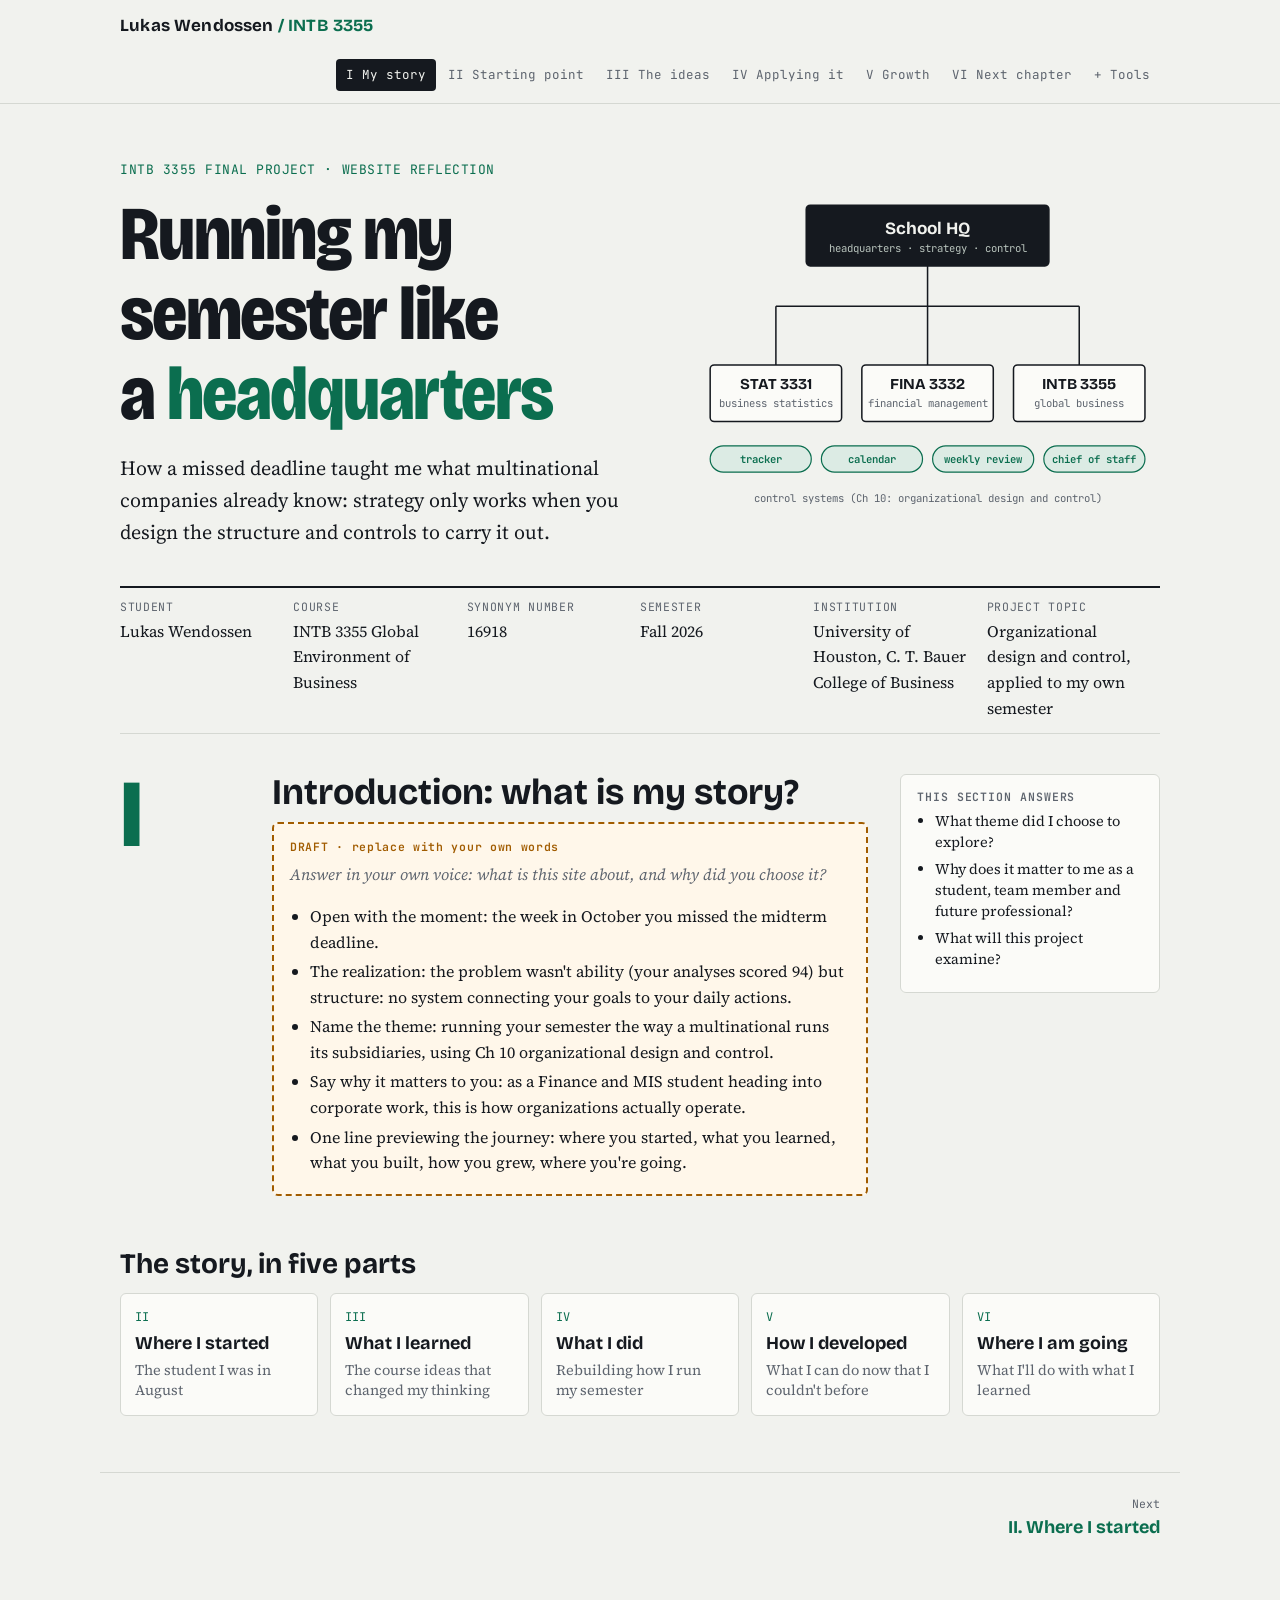
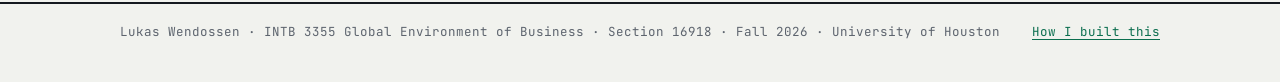
==== index.html @ c26a7442 "Site structure: six sections, story navigation and draft prompts" ====
<!DOCTYPE html>
<html lang="en">
<head>
<meta charset="utf-8">
<meta name="viewport" content="width=device-width, initial-scale=1">
<title>Home | Running My Semester Like a Headquarters</title>
<meta name="description" content="INTB 3355 Final Project by Lukas Wendossen: a reflection on learning and growth, University of Houston, Fall 2026.">
<link rel="preconnect" href="https://fonts.googleapis.com"><link rel="preconnect" href="https://fonts.gstatic.com" crossorigin><link href="https://fonts.googleapis.com/css2?family=Bricolage+Grotesque:opsz,wdth,wght@12..96,75..100,600..800&family=JetBrains+Mono:wght@400;600&family=Source+Serif+4:ital,opsz,wght@0,8..60,400;0,8..60,600;1,8..60,400&display=swap" rel="stylesheet">
<link rel="stylesheet" href="assets/style.css">
</head>
<body>
<header class="topbar">
  <div class="wrap">
    <a class="mark" href="index.html">Lukas Wendossen <span>/ INTB 3355</span></a>
    <nav aria-label="Project sections"><ul class="arc"><li><a href="index.html" aria-current="page">I&nbsp;My story</a></li><li><a href="started.html">II&nbsp;Starting point</a></li><li><a href="learned.html">III&nbsp;The ideas</a></li><li><a href="applied.html">IV&nbsp;Applying it</a></li><li><a href="developed.html">V&nbsp;Growth</a></li><li><a href="next.html">VI&nbsp;Next chapter</a></li><li><a href="built.html">+&nbsp;Tools</a></li></ul></nav>
  </div>
</header>
<main class="wrap">
  <section class="hero">
    <div>
      <p class="eyebrow">INTB 3355 FINAL PROJECT · WEBSITE REFLECTION</p>
      <h1>Running my semester like a <em>headquarters</em></h1>
      <!-- DRAFT: your one or two sentence thesis goes here -->
      <p class="lede">How a missed deadline taught me what multinational companies already know: strategy only works when you design the structure and controls to carry it out.</p>
    </div>
    <svg class="org" viewBox="0 0 460 330" role="img" aria-labelledby="orgT orgD">
  <title id="orgT">My semester as an organization</title>
  <desc id="orgD">A headquarters box, School HQ, connected to three course subsidiaries: STAT 3331, FINA 3332 and INTB 3355, with control systems between them: a tracker, a shared calendar, weekly reviews and an AI chief of staff.</desc>
  <path class="line draw" d="M230 78 V118 M80 118 H380 M80 118 V176 M230 118 V176 M380 118 V176"/>
  <rect class="box hq" x="110" y="18" width="240" height="60" rx="4"/>
  <text class="t hq-t" x="230" y="46" text-anchor="middle">School HQ</text>
  <text class="s hq-s" x="230" y="64" text-anchor="middle">headquarters · strategy · control</text>
  <g>
    <rect class="box" x="15" y="176" width="130" height="56" rx="4"/><text class="t" x="80" y="200" text-anchor="middle">STAT 3331</text><text class="s" x="80" y="218" text-anchor="middle">business statistics</text>
    <rect class="box" x="165" y="176" width="130" height="56" rx="4"/><text class="t" x="230" y="200" text-anchor="middle">FINA 3332</text><text class="s" x="230" y="218" text-anchor="middle">financial management</text>
    <rect class="box" x="315" y="176" width="130" height="56" rx="4"/><text class="t" x="380" y="200" text-anchor="middle">INTB 3355</text><text class="s" x="380" y="218" text-anchor="middle">global business</text>
  </g>
  <g>
    <rect class="ctrl" x="15" y="256" width="100" height="26" rx="13"/><text class="ctrl-t" x="65" y="273" text-anchor="middle">tracker</text>
    <rect class="ctrl" x="125" y="256" width="100" height="26" rx="13"/><text class="ctrl-t" x="175" y="273" text-anchor="middle">calendar</text>
    <rect class="ctrl" x="235" y="256" width="100" height="26" rx="13"/><text class="ctrl-t" x="285" y="273" text-anchor="middle">weekly review</text>
    <rect class="ctrl" x="345" y="256" width="100" height="26" rx="13"/><text class="ctrl-t" x="395" y="273" text-anchor="middle">chief of staff</text>
    <text class="s" x="230" y="312" text-anchor="middle">control systems (Ch 10: organizational design and control)</text>
  </g>
</svg>
  </section>

  <dl class="ident" aria-label="Project details">
    <div><dt>Student</dt><dd>Lukas Wendossen</dd></div>
    <div><dt>Course</dt><dd>INTB 3355 Global Environment of Business</dd></div>
    <div><dt>Synonym number</dt><dd>16918</dd></div>
    <div><dt>Semester</dt><dd>Fall 2026</dd></div>
    <div><dt>Institution</dt><dd>University of Houston, C. T. Bauer College of Business</dd></div>
    <div><dt>Project topic</dt><dd>Organizational design and control, applied to my own semester</dd></div>
  </dl>

  <article class="chapter" style="padding-top:0">
    <div class="numeral" aria-hidden="true">I</div>
    <div class="prose">
      <h2 style="margin-top:0;font-size:36px">Introduction: what is my story?</h2>
      <!-- DRAFT: replace this whole box with your own paragraphs, then delete the box -->
      <div class="draft"><p class="q">Answer in your own voice: what is this site about, and why did you choose it?</p><ul><li>Open with the moment: the week in October you missed the midterm deadline.</li><li>The realization: the problem wasn't ability (your analyses scored 94) but structure: no system connecting your goals to your daily actions.</li><li>Name the theme: running your semester the way a multinational runs its subsidiaries, using Ch 10 organizational design and control.</li><li>Say why it matters to you: as a Finance and MIS student heading into corporate work, this is how organizations actually operate.</li><li>One line previewing the journey: where you started, what you learned, what you built, how you grew, where you're going.</li></ul></div>

    </div>
    <aside class="aside" aria-label="What this section covers">
      <h3>This section answers</h3>
      <ul><li>What theme did I choose to explore?</li><li>Why does it matter to me as a student, team member and future professional?</li><li>What will this project examine?</li></ul>
    </aside>
  </article>

  <h2 style="font-size:28px;margin:8px 0 14px">The story, in five parts</h2>
  <ol class="path"><li><a href="started.html"><span class="n">II</span><span class="h">Where I started</span><span class="d">The student I was in August</span></a></li><li><a href="learned.html"><span class="n">III</span><span class="h">What I learned</span><span class="d">The course ideas that changed my thinking</span></a></li><li><a href="applied.html"><span class="n">IV</span><span class="h">What I did</span><span class="d">Rebuilding how I run my semester</span></a></li><li><a href="developed.html"><span class="n">V</span><span class="h">How I developed</span><span class="d">What I can do now that I couldn't before</span></a></li><li><a href="next.html"><span class="n">VI</span><span class="h">Where I am going</span><span class="d">What I'll do with what I learned</span></a></li></ol>
</main>
<nav class="pager wrap" aria-label="Previous and next section"><span></span><a href="started.html" style="text-align:right"><small>Next</small>II. Where I started</a></nav>
<footer>
  <div class="wrap">
    <span>Lukas Wendossen · INTB 3355 Global Environment of Business · Section 16918 · Fall 2026 · University of Houston</span>
    <a href="built.html">How I built this</a>
  </div>
</footer>
</body>
</html>
---- assets/style.css ----
/* ==========================================================
   INTB 3355 Final Project: style sheet
   Change the look of the whole site here.
   Colors and fonts live in :root. Change one value and
   every page updates.
   ========================================================== */
:root {
  --paper: #f1f2ee;      /* page background */
  --card: #fbfbf8;       /* boxes and panels */
  --ink: #15191f;        /* main text */
  --muted: #5d646e;      /* secondary text */
  --rule: #d5d8d2;       /* thin lines */
  --accent: #0b6e4f;     /* the one accent color (forest green) */
  --accent-soft: #dcebe4;
  --draft: #a15c00;      /* draft markers, remove when final */
  --display: "Bricolage Grotesque", "Arial Narrow", sans-serif;
  --body: "Source Serif 4", Georgia, serif;
  --mono: "JetBrains Mono", ui-monospace, Menlo, monospace;
  color-scheme: light;
}
* { box-sizing: border-box; }
html { scroll-behavior: smooth; }
body { margin: 0; background: var(--paper); color: var(--ink); font-family: var(--body); font-size: 18px; line-height: 1.6; }
a { color: var(--accent); text-underline-offset: 3px; }
img { max-width: 100%; }
:focus-visible { outline: 3px solid var(--accent); outline-offset: 3px; }
@media (prefers-reduced-motion: reduce) { html { scroll-behavior: auto; } * { animation: none !important; transition: none !important; } }

.wrap { max-width: 1080px; margin: 0 auto; padding: 0 20px; }

/* ---------- top bar and story arc navigation ---------- */
.topbar { border-bottom: 1px solid var(--rule); background: var(--paper); position: sticky; top: 0; z-index: 5; }
.topbar .wrap { display: flex; align-items: center; gap: 20px; flex-wrap: wrap; padding-top: 12px; padding-bottom: 12px; }
.mark { font-family: var(--display); font-weight: 700; font-size: 17px; letter-spacing: .01em; color: var(--ink); text-decoration: none; }
.mark span { color: var(--accent); }
.topbar nav { margin-left: auto; min-width: 0; max-width: 100%; }
.arc { display: flex; gap: 2px; overflow-x: auto; list-style: none; padding: 0; margin-top: 0; margin-bottom: 0; }
.arc a { display: block; font-family: var(--mono); font-size: 12.5px; color: var(--muted); text-decoration: none; padding: 6px 10px; border-radius: 4px; white-space: nowrap; }
.arc a:hover { background: var(--accent-soft); color: var(--ink); }
.arc a[aria-current="page"] { background: var(--ink); color: var(--paper); }

/* ---------- home hero ---------- */
.hero { padding: 56px 0 28px; display: grid; grid-template-columns: minmax(0, 1.15fr) minmax(0, 1fr); gap: 40px; align-items: center; }
@media (max-width: 860px) { .hero { grid-template-columns: 1fr; padding-top: 36px; } }
.eyebrow { font-family: var(--mono); font-size: 13px; color: var(--accent); letter-spacing: .04em; margin: 0 0 14px; }
h1, h2, h3 { font-family: var(--display); line-height: 1.05; text-wrap: balance; margin: 0; }
.hero h1 { font-size: clamp(44px, 7vw, 76px); font-weight: 800; letter-spacing: -0.02em; font-stretch: 85%; }
.hero h1 em { font-style: normal; color: var(--accent); }
.lede { font-size: 20px; max-width: 34em; margin: 18px 0 0; color: var(--ink); }

/* org chart: the HQ and its three "subsidiaries" */
.org { width: 100%; height: auto; }
.org .box { fill: var(--card); stroke: var(--ink); stroke-width: 1.5; }
.org .hq { fill: var(--ink); }
.org .t { font-family: var(--display); font-weight: 700; font-size: 15px; fill: var(--ink); }
.org .hq-t { fill: var(--paper); font-size: 17px; }
.org .s { font-family: var(--mono); font-size: 10.5px; fill: var(--muted); }
.org .hq-s { fill: #b9c4bd; }
.org .line { stroke: var(--ink); stroke-width: 1.5; fill: none; }
.org .ctrl { fill: var(--accent-soft); stroke: var(--accent); stroke-width: 1.2; }
.org .ctrl-t { font-family: var(--mono); font-size: 10.5px; fill: var(--accent); font-weight: 600; }
.org .draw { stroke-dasharray: 400; stroke-dashoffset: 400; animation: draw 1.4s ease-out .3s forwards; }
@keyframes draw { to { stroke-dashoffset: 0; } }

/* required project header (name, course, section...) */
.ident { display: grid; grid-template-columns: repeat(auto-fit, minmax(170px, 1fr)); gap: 0; border-top: 2px solid var(--ink); border-bottom: 1px solid var(--rule); margin: 10px 0 40px; }
.ident div { padding: 10px 14px 12px 0; }
.ident dt { font-family: var(--mono); font-size: 11.5px; color: var(--muted); text-transform: uppercase; letter-spacing: .06em; }
.ident dd { margin: 2px 0 0; font-size: 16px; }

/* story arc cards on the home page */
.path { display: grid; grid-template-columns: repeat(auto-fit, minmax(150px, 1fr)); gap: 12px; margin: 8px 0 56px; padding: 0; list-style: none; counter-reset: ch; }
.path a { display: flex; flex-direction: column; gap: 6px; height: 100%; padding: 14px; background: var(--card); border: 1px solid var(--rule); border-radius: 6px; text-decoration: none; color: var(--ink); transition: border-color .15s, transform .15s; }
.path a:hover { border-color: var(--accent); transform: translateY(-2px); }
.path .n { font-family: var(--mono); font-size: 12px; color: var(--accent); }
.path .h { font-family: var(--display); font-weight: 700; font-size: 18px; line-height: 1.15; }
.path .d { font-size: 14.5px; color: var(--muted); line-height: 1.4; }

/* ---------- chapter pages ---------- */
.chapter { display: grid; grid-template-columns: 120px minmax(0, 1fr) 260px; gap: 32px; padding: 48px 0 24px; align-items: start; }
@media (max-width: 960px) { .chapter { grid-template-columns: 1fr; gap: 18px; } }
.numeral { font-family: var(--display); font-weight: 800; font-size: 96px; line-height: .85; color: var(--accent); letter-spacing: -0.03em; }
@media (max-width: 960px) { .numeral { font-size: 64px; } }
.chapter h1 { font-size: clamp(34px, 5vw, 52px); font-weight: 800; letter-spacing: -0.015em; font-stretch: 88%; margin-bottom: 18px; }
.prose { max-width: 38em; }
.prose h2 { font-size: 26px; font-weight: 700; margin: 36px 0 10px; }
.prose p { margin: 0 0 1em; }
.pull { font-family: var(--display); font-size: 26px; font-weight: 600; line-height: 1.25; border-left: 4px solid var(--accent); padding-left: 18px; margin: 28px 0; }

/* side panel: what this section has to cover */
.aside { position: sticky; top: 76px; background: var(--card); border: 1px solid var(--rule); border-radius: 6px; padding: 16px; font-size: 14.5px; line-height: 1.45; }
.aside h3 { font-family: var(--mono); font-size: 11.5px; text-transform: uppercase; letter-spacing: .08em; color: var(--muted); margin-bottom: 8px; font-weight: 600; }
.aside ul { margin: 0; padding-left: 18px; }
.aside li { margin-bottom: 6px; }
@media (max-width: 960px) { .aside { position: static; } }

/* DRAFT blocks: delete each one once your own words are in */
.draft { border: 2px dashed var(--draft); border-radius: 6px; padding: 14px 16px; margin: 0 0 22px; background: #fff7ea; font-size: 16px; }
.draft::before { content: "DRAFT · replace with your own words"; display: block; font-family: var(--mono); font-size: 11.5px; color: var(--draft); letter-spacing: .06em; margin-bottom: 6px; font-weight: 600; }
.draft ul { margin: 6px 0 0; padding-left: 20px; }
.draft li { margin-bottom: 4px; }
.draft .q { font-style: italic; color: var(--muted); }

/* figures and charts */
figure { margin: 28px 0; }
figcaption { font-family: var(--mono); font-size: 12.5px; color: var(--muted); margin-top: 8px; }
.chart .axis { stroke: var(--rule); }
.chart .lbl { font-family: var(--mono); font-size: 11px; fill: var(--muted); }
.chart .val { font-family: var(--display); font-weight: 700; font-size: 14px; fill: var(--ink); }
.chart .bar { fill: var(--ink); }
.chart .bar.low { fill: var(--draft); }
.chart .bar.up { fill: var(--accent); }
.chart .note { font-family: var(--mono); font-size: 11px; fill: var(--accent); }

/* previous / next */
.pager { display: flex; justify-content: space-between; gap: 16px; border-top: 1px solid var(--rule); padding-top: 22px; padding-bottom: 60px; flex-wrap: wrap; }
.pager a { font-family: var(--display); font-weight: 700; font-size: 18px; text-decoration: none; }
.pager small { display: block; font-family: var(--mono); font-size: 11.5px; color: var(--muted); font-weight: 400; }

footer { border-top: 2px solid var(--ink); padding: 18px 0 40px; font-family: var(--mono); font-size: 12.5px; color: var(--muted); }
footer .wrap { display: flex; justify-content: space-between; gap: 12px; flex-wrap: wrap; }
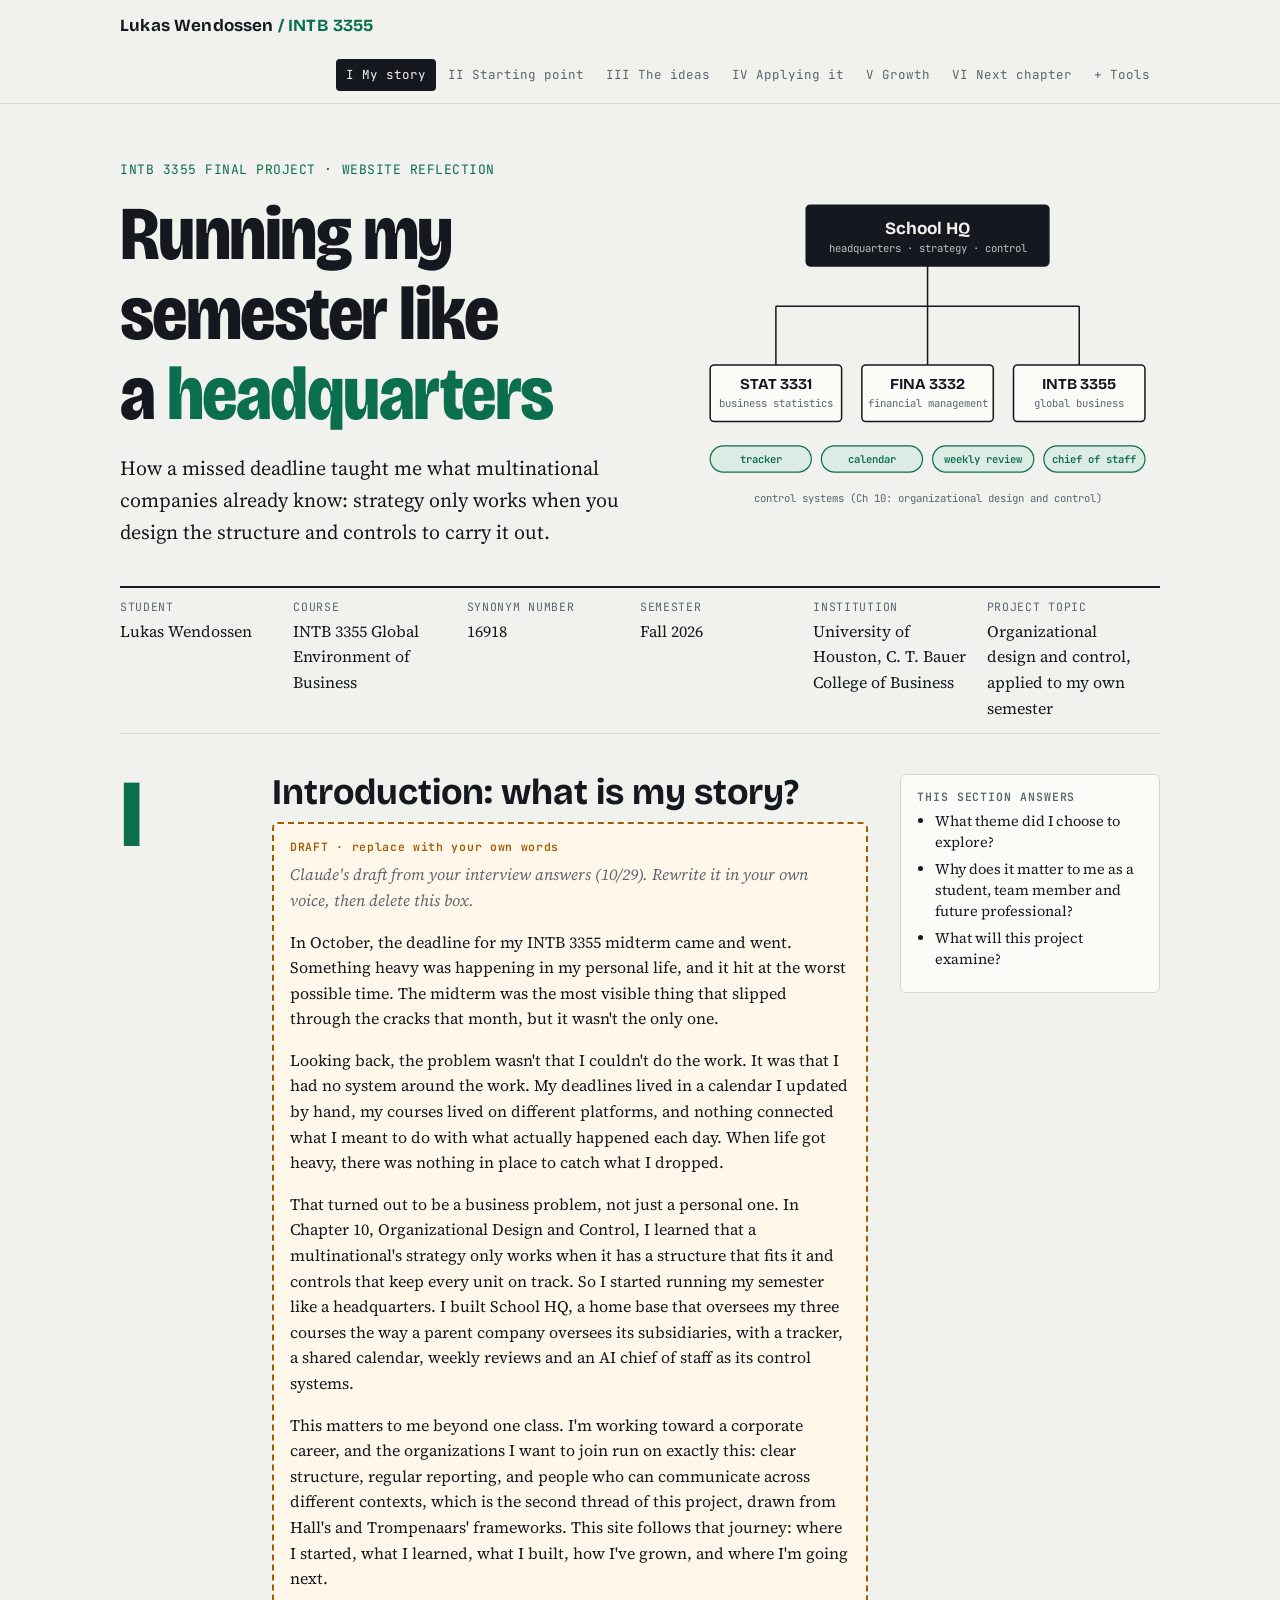
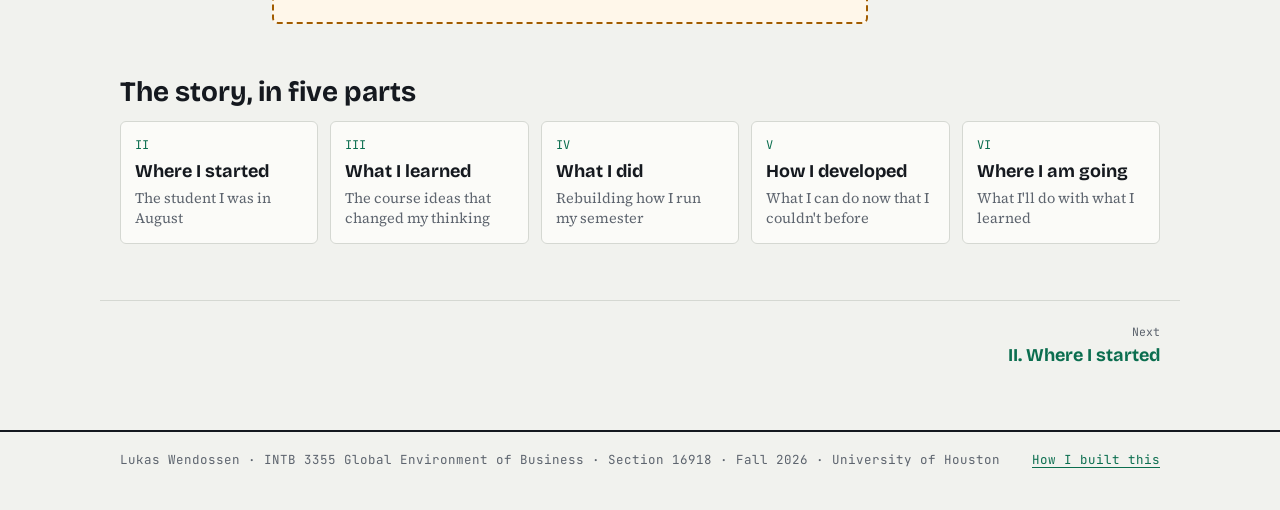
==== commit 35879fa1: "Draft Sections I and II from interview answers" ====
--- a/index.html
+++ b/index.html
@@ -59,7 +59,14 @@
     <div class="prose">
       <h2 style="margin-top:0;font-size:36px">Introduction: what is my story?</h2>
       <!-- DRAFT: replace this whole box with your own paragraphs, then delete the box -->
-      <div class="draft"><p class="q">Answer in your own voice: what is this site about, and why did you choose it?</p><ul><li>Open with the moment: the week in October you missed the midterm deadline.</li><li>The realization: the problem wasn't ability (your analyses scored 94) but structure: no system connecting your goals to your daily actions.</li><li>Name the theme: running your semester the way a multinational runs its subsidiaries, using Ch 10 organizational design and control.</li><li>Say why it matters to you: as a Finance and MIS student heading into corporate work, this is how organizations actually operate.</li><li>One line previewing the journey: where you started, what you learned, what you built, how you grew, where you're going.</li></ul></div>
+      <div class="draft">
+        <p class="q">Claude's draft from your interview answers (10/29). Rewrite it in your own voice, then delete this box.</p>
+        <p>In October, the deadline for my INTB 3355 midterm came and went. Something heavy was happening in my personal life, and it hit at the worst possible time. The midterm was the most visible thing that slipped through the cracks that month, but it wasn't the only one.</p>
+        <p>Looking back, the problem wasn't that I couldn't do the work. It was that I had no system around the work. My deadlines lived in a calendar I updated by hand, my courses lived on different platforms, and nothing connected what I meant to do with what actually happened each day. When life got heavy, there was nothing in place to catch what I dropped.</p>
+        <p>That turned out to be a business problem, not just a personal one. In Chapter 10, Organizational Design and Control, I learned that a multinational's strategy only works when it has a structure that fits it and controls that keep every unit on track. So I started running my semester like a headquarters. I built School HQ, a home base that oversees my three courses the way a parent company oversees its subsidiaries, with a tracker, a shared calendar, weekly reviews and an AI chief of staff as its control systems.</p>
+        <p>This matters to me beyond one class. I'm working toward a corporate career, and the organizations I want to join run on exactly this: clear structure, regular reporting, and people who can communicate across different contexts, which is the second thread of this project, drawn from Hall's and Trompenaars' frameworks. This site follows that journey: where I started, what I learned, what I built, how I've grown, and where I'm going next.</p>
+      </div>
+
 
     </div>
     <aside class="aside" aria-label="What this section covers">
